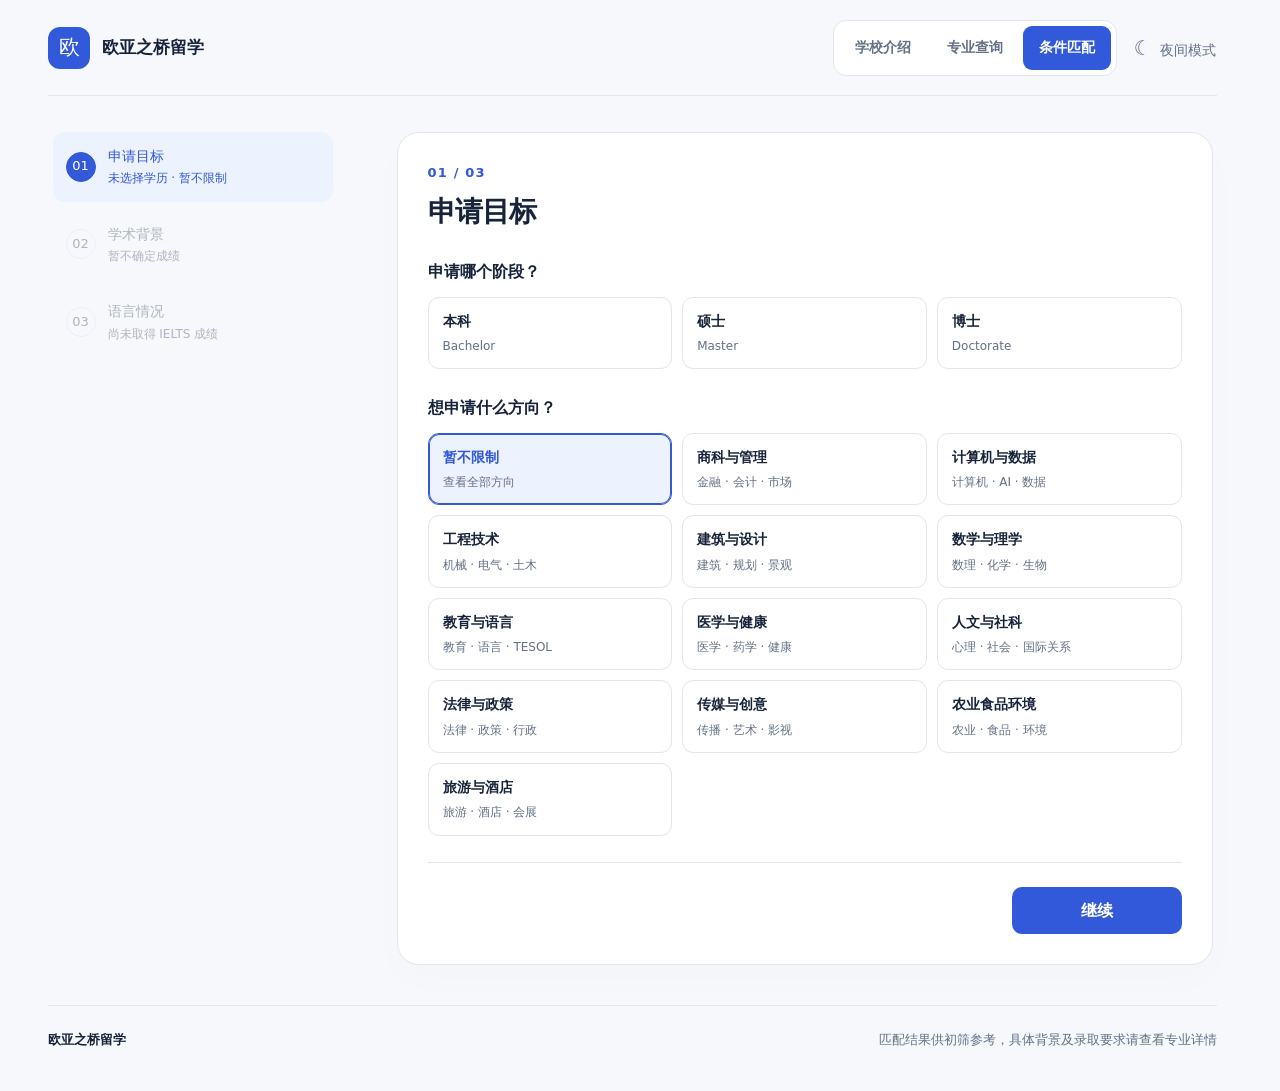
==== match.html @ bd7e1ab8 "Improve school and programme search" ====
<!doctype html>
<html lang="zh-CN"><head><meta charset="utf-8"><meta name="viewport" content="width=device-width,initial-scale=1,viewport-fit=cover">
<title>条件匹配｜马来西亚留学专业查询</title><meta name="theme-color" content="#f7f8fc"><script src="./theme.js?v=04ca59ab5c28aebd"></script><link rel="stylesheet" href="./style.css?v=04ca59ab5c28aebd"><link rel="icon" type="image/svg+xml" href="data:image/svg+xml,%3Csvg%20xmlns%3D%22http%3A%2F%2Fwww.w3.org%2F2000%2Fsvg%22%20viewBox%3D%220%200%2032%2032%22%3E%3Crect%20width%3D%2232%22%20height%3D%2232%22%20rx%3D%227%22%20fill%3D%22%230b0e11%22%2F%3E%3Cpath%20d%3D%22M7%208h8l1%202%201-2h8v16h-8l-1%202-1-2H7z%22%20fill%3D%22%2378d7d0%22%2F%3E%3Cpath%20d%3D%22M16%2010v14%22%20stroke%3D%22%230b0e11%22%20stroke-width%3D%222%22%2F%3E%3C%2Fsvg%3E"></head>
<body class="match-page"><main>
<header class="site-header"><a class="brand" href="./index.html" aria-label="欧亚之桥留学首页"><span class="brand-mark" aria-hidden="true">欧</span><span>欧亚之桥留学</span></a><div class="header-tools"><nav class="page-nav" aria-label="主要导航"><a class="page-link" href="./schools.html">学校介绍</a><a class="page-link" href="./index.html">专业查询</a><a class="page-link" href="./match.html" aria-current="page">条件匹配</a></nav><button id="themeToggle" class="theme-toggle" type="button" aria-pressed="false"><span aria-hidden="true">☾</span> 夜间模式</button></div></header><div id="matchFlow"><div id="matchLayout" class="match-layout"><aside class="match-guide"><ol class="match-progress" aria-label="匹配步骤"><li><button type="button" data-go-step="0" aria-current="step"><span class="progress-number">01</span><span class="progress-label">申请目标<small id="targetAnswer">学历与专业方向</small></span></button></li><li><button type="button" data-go-step="1" disabled><span class="progress-number">02</span><span class="progress-label">学术背景<small id="academicAnswer">成绩类型与成绩</small></span></button></li><li><button type="button" data-go-step="2" disabled><span class="progress-number">03</span><span class="progress-label">语言情况<small id="languageAnswer">目前的 IELTS 成绩</small></span></button></li></ol></aside><form id="matchForm" class="match-form"><div class="match-step-header"><p id="stepCounter" class="eyebrow">01 / 03</p><h1 id="stepTitle" tabindex="-1">申请目标</h1></div><section class="match-step" data-step="0" aria-label="申请目标">
  <fieldset><legend><span>01</span>申请哪个阶段？</legend><div class="choice-grid three">
    <label><input type="radio" name="degree" value="Bachelor" required><span>本科<small>Bachelor</small></span></label>
    <label><input type="radio" name="degree" value="Master"><span>硕士<small>Master</small></span></label>
    <label><input type="radio" name="degree" value="Doctorate"><span>博士<small>Doctorate</small></span></label>
  </div></fieldset>
  <fieldset><legend><span>02</span>想申请什么方向？</legend><div class="choice-grid direction-grid">
    <label><input type="radio" name="field" value="" checked><span>暂不限制<small>查看全部方向</small></span></label>
    <label><input type="radio" name="field" value="business"><span>商科与管理<small>金融 · 会计 · 市场</small></span></label>
    <label><input type="radio" name="field" value="computing"><span>计算机与数据<small>计算机 · AI · 数据</small></span></label>
    <label><input type="radio" name="field" value="engineering"><span>工程技术<small>机械 · 电气 · 土木</small></span></label>
    <label><input type="radio" name="field" value="architecture"><span>建筑与设计<small>建筑 · 规划 · 景观</small></span></label>
    <label><input type="radio" name="field" value="science"><span>数学与理学<small>数理 · 化学 · 生物</small></span></label>
    <label><input type="radio" name="field" value="education"><span>教育与语言<small>教育 · 语言 · TESOL</small></span></label>
    <label><input type="radio" name="field" value="health"><span>医学与健康<small>医学 · 药学 · 健康</small></span></label>
    <label><input type="radio" name="field" value="humanities"><span>人文与社科<small>心理 · 社会 · 国际关系</small></span></label>
    <label><input type="radio" name="field" value="law"><span>法律与政策<small>法律 · 政策 · 行政</small></span></label>
    <label><input type="radio" name="field" value="media"><span>传媒与创意<small>传播 · 艺术 · 影视</small></span></label>
    <label><input type="radio" name="field" value="agriculture"><span>农业食品环境<small>农业 · 食品 · 环境</small></span></label>
    <label><input type="radio" name="field" value="hospitality"><span>旅游与酒店<small>旅游 · 酒店 · 会展</small></span></label>
  </div></fieldset>
</section><section class="match-step" data-step="1" aria-label="学术背景" hidden>
  <fieldset><legend><span>03</span>你的成绩是哪种形式？</legend><div class="choice-grid three">
    <label><input type="radio" name="scoreType" value="cgpa"><span>CGPA<small>4.0 制</small></span></label>
    <label><input type="radio" name="scoreType" value="average"><span>百分制均分<small>国内学校常用</small></span></label>
    <label><input type="radio" name="scoreType" value="unknown" checked><span>暂不确定<small>先不按成绩筛除</small></span></label>
  </div></fieldset>
  <fieldset id="scoreQuestion" hidden><legend><span>04</span>目前的成绩是多少？</legend>
    <div id="cgpaChoices" class="choice-grid score-grid" hidden>
      <label><input type="radio" name="academicScore" value="2.5"><span>2.50</span></label>
      <label><input type="radio" name="academicScore" value="2.75"><span>2.75</span></label>
      <label><input type="radio" name="academicScore" value="3.0"><span>3.00</span></label>
      <label><input type="radio" name="academicScore" value="3.3"><span>3.30</span></label>
      <label><input type="radio" name="academicScore" value="3.5"><span>3.50+</span></label>
    </div>
    <div id="averageChoices" class="choice-grid score-grid" hidden>
      <label><input type="radio" name="academicScore" value="60"><span>60–64</span></label>
      <label><input type="radio" name="academicScore" value="65"><span>65–69</span></label>
      <label><input type="radio" name="academicScore" value="70"><span>70–74</span></label>
      <label><input type="radio" name="academicScore" value="75"><span>75–79</span></label>
      <label><input type="radio" name="academicScore" value="80"><span>80–84</span></label>
      <label><input type="radio" name="academicScore" value="85"><span>85–89</span></label>
      <label><input type="radio" name="academicScore" value="90"><span>90+</span></label>
    </div>
    <p class="match-help">百分制换算仅用于初筛，不代表申请院校的官方成绩换算。</p>
  </fieldset>
</section><section class="match-step" data-step="2" aria-label="语言情况" hidden>
  <fieldset><legend><span>05</span>目前的 IELTS 是？</legend><div class="choice-grid five">
    <label><input type="radio" name="ielts" value="" checked><span>尚未考试</span></label>
    <label><input type="radio" name="ielts" value="5"><span>5.0</span></label>
    <label><input type="radio" name="ielts" value="5.5"><span>5.5</span></label>
    <label><input type="radio" name="ielts" value="6"><span>6.0</span></label>
    <label><input type="radio" name="ielts" value="6.5"><span>6.5+</span></label>
  </div></fieldset>
</section><p id="matchError" class="match-error" role="alert" hidden></p><div class="match-step-actions"><button id="matchBack" class="secondary" type="button" hidden>上一步</button><button id="matchNext" class="match-next" type="button">继续</button><button class="match-submit" type="submit" hidden>查看匹配结果</button></div>
</form></div>
<section id="matchResults" class="match-results" hidden aria-live="polite"><div class="match-summary"><div><p class="eyebrow">初筛结果</p><h2 id="matchTitle" tabindex="-1"></h2><p id="matchNote"></p><p id="matchScoreNote" class="conversion-note" hidden></p></div><button id="editAnswers" class="secondary" type="button">修改条件</button></div><div id="answerSummary" class="answer-summary" aria-label="当前匹配条件"></div><div id="matchList"></div><button id="matchMore" class="secondary load-more" type="button" hidden>显示更多</button></section>
</div><footer class="site-footer"><span class="site-brand">欧亚之桥留学</span><span>匹配结果供初筛参考，具体背景及录取要求请查看专业详情</span></footer></main>
<dialog id="detail" class="detail-panel" aria-labelledby="detailTitle"><div class="detail-bar"><span>专业详情</span><div class="detail-navigation"><button id="previousDetail" class="secondary" type="button" aria-label="查看上一个专业">上一个</button><button id="nextDetail" class="secondary" type="button" aria-label="查看下一个专业">下一个</button><button class="close" aria-label="关闭详情">×</button></div></div><div id="detailBody"></div></dialog>
<dialog id="copyFallback"><button class="close" aria-label="关闭">×</button><h2>复制文本</h2><p>自动复制未完成，请长按选中下方文字复制。</p><textarea id="copyText" readonly rows="12" aria-label="可复制的专业资料"></textarea></dialog>
<div id="toast" role="status" aria-live="polite" hidden></div>
<script src="./uum-guide.js?v=04ca59ab5c28aebd"></script><script src="./ui.js?v=04ca59ab5c28aebd"></script><script src="./search.js?v=04ca59ab5c28aebd"></script><script src="./hosted-data.js?v=04ca59ab5c28aebd"></script><script src="./detail.js?v=04ca59ab5c28aebd"></script><script src="./compare-export.js?v=04ca59ab5c28aebd"></script><script src="./compare.js?v=04ca59ab5c28aebd"></script><script src="./match.js?v=04ca59ab5c28aebd"></script></body></html>
---- style.css ----
:root{font-family:"PingFang SC","Microsoft YaHei",system-ui,sans-serif;color:var(--ink);background:var(--bg);color-scheme:light;--bg:#f7f8fc;--panel:#fff;--surface:#f2f4f9;--panel2:#e9edf6;--ink:#17233a;--muted:#647087;--line:#e0e5ef;--accent:#3159d9;--action:#3159d9;--tint:#edf2ff;--nav:#edf0f6;--ease:cubic-bezier(.22,1,.36,1);--detail-width:min(560px,44vw)}
:root[data-theme=dark]{color-scheme:dark;--bg:#101725;--panel:#172235;--surface:#1d2a40;--panel2:#273650;--ink:#eef3fc;--muted:#a6b4cb;--line:#31415c;--accent:#a7beff;--action:#3d65df;--tint:#22375b;--nav:#1c2a40}
*{box-sizing:border-box}html{scroll-behavior:smooth;scrollbar-gutter:stable}body{margin:0;min-width:320px;line-height:1.6;background:var(--bg)}main{width:min(1480px,100%);margin:auto;padding:0 48px 40px}h1,h2,h3,h4,p{overflow-wrap:anywhere}h1,h2,h3,h4{line-height:1.4}h1{margin:0;font-size:clamp(28px,3.1vw,42px);letter-spacing:-.04em;font-weight:720}a{color:var(--accent);text-underline-offset:4px}button,input,select,textarea{font:inherit}button,a,input,select{-webkit-tap-highlight-color:transparent}button{min-height:44px;padding:10px 18px;border:1px solid transparent;border-radius:10px;color:#fff;background:var(--action);font-weight:600;cursor:pointer;touch-action:manipulation;transition:background 140ms,border-color 140ms,transform 140ms var(--ease),box-shadow 140ms}button:hover{background:#254bc6}button:active{transform:scale(.98)}button:disabled{opacity:.5;cursor:default;transform:none}.secondary{background:var(--panel);color:var(--ink);border-color:var(--line)}.secondary:hover{background:var(--tint);color:var(--accent);border-color:var(--accent)}button:focus-visible,summary:focus-visible,a:focus-visible{outline:3px solid var(--accent);outline-offset:3px}input,select,textarea{min-width:0;min-height:44px;padding:10px 12px;border:1px solid var(--line);border-radius:10px;background:var(--panel);color:var(--ink)}input:focus,select:focus,textarea:focus{outline:2px solid var(--accent);outline-offset:1px}[hidden]{display:none!important}
.site-header{display:flex;align-items:center;justify-content:space-between;gap:24px;min-height:96px;border-bottom:1px solid var(--line)}.brand{display:flex;align-items:center;gap:12px;color:var(--ink);text-decoration:none;font-size:17px;font-weight:700;flex-shrink:0}.brand-mark{display:grid;place-items:center;width:42px;height:42px;background:var(--action);color:#fff;border-radius:12px;font-size:21px;font-weight:500}.brand small{display:block;color:var(--muted);font-size:10px;letter-spacing:.13em;font-weight:500;margin-top:2px}.header-tools{display:flex;align-items:center;gap:16px}.page-nav{display:flex;gap:4px;padding:5px;border:1px solid var(--line);background:var(--panel);border-radius:13px}.page-link{display:inline-flex;align-items:center;justify-content:center;min-height:44px;padding:9px 16px;color:var(--muted);text-decoration:none;font-size:14px;font-weight:600;border-radius:9px;transition:background 140ms,color 140ms}.page-link:hover{color:var(--accent);background:var(--tint)}.page-link[aria-current=page]{background:var(--action);color:#fff}.theme-toggle{background:transparent;color:var(--muted);padding:8px 0;font-size:14px;font-weight:400;white-space:nowrap}.theme-toggle:hover{background:transparent;color:var(--accent)}.theme-toggle span{font-size:20px;margin-right:4px}
.explore-heading{display:flex;align-items:flex-end;justify-content:space-between;gap:24px;padding:30px 0 24px}.eyebrow{margin:0 0 8px;color:var(--accent);font-size:13px;font-weight:650;letter-spacing:.09em}.sub{margin:0 0 5px;color:var(--muted);font-size:15px}.explore-toolbar{display:flex;align-items:center;gap:12px;flex-wrap:wrap;position:sticky;top:0;z-index:12;padding:14px 0 16px;background:var(--bg);border-bottom:1px solid var(--line)}#search{min-width:0;display:flex;align-items:center;gap:8px;flex:1;margin:0;padding:6px;background:var(--panel);border:1px solid var(--line);border-radius:14px;box-shadow:0 4px 16px #17233a05}#search:focus-within{border-color:var(--accent);box-shadow:0 0 0 3px var(--tint)}#search:before{content:"";width:18px;height:18px;flex-shrink:0;margin-left:12px;background:url("data:image/svg+xml,%3Csvg xmlns='http://www.w3.org/2000/svg' viewBox='0 0 24 24' fill='none' stroke='%23647087' stroke-width='1.8'%3E%3Ccircle cx='10.5' cy='10.5' r='6.5'/%3E%3Cpath d='m16 16 5 5'/%3E%3C/svg%3E") center/contain no-repeat}#search input{flex:1;min-width:0;border:0;background:transparent;font-size:16px;padding:10px;outline:0}#search button{padding:9px 26px}.active-filters{display:flex;align-items:center;flex-wrap:wrap;gap:6px;flex-basis:100%;padding-top:2px}.selected-label{color:var(--muted);font-size:13px;margin-right:4px}.filter-chip{display:flex;align-items:center;gap:10px;min-height:36px;max-width:100%;padding:5px 10px;background:var(--tint);color:var(--accent);font-size:13px;font-weight:500;border-radius:8px}.filter-chip:hover{background:var(--panel2)}.filter-chip span{font-size:17px}.reset-filters{min-height:36px;background:transparent;color:var(--muted);padding:5px 10px;font-size:13px;font-weight:400}.reset-filters:hover{background:var(--surface);color:var(--accent)}
.query-layout{display:grid;grid-template-columns:248px minmax(0,1fr);align-items:start;gap:36px;padding-top:28px}.browse-panel{position:sticky;top:108px;max-height:calc(100dvh - 130px);overflow-y:auto;overflow-x:hidden;scrollbar-width:thin;padding-right:16px;overscroll-behavior:contain}.filter-heading{display:flex;align-items:center;justify-content:space-between}.filter-heading h2{margin:0;font-size:16px}.browse-step{padding:20px 0;border-bottom:1px solid var(--line)}.step-heading{display:flex;align-items:center;justify-content:space-between;gap:8px;margin-bottom:12px}.step-heading h2{margin:0;font-size:14px;font-weight:650}.step-hint{color:var(--muted);font-size:12px}.stage-controls{display:grid;gap:8px}.stage-choices{display:flex;flex-wrap:wrap;gap:6px}.stage-choices button{flex:1 0 29%;min-height:40px;padding:7px 8px;background:var(--panel);color:var(--muted);border:1px solid var(--line);border-radius:8px;font-size:14px;font-weight:500}.stage-choices button[aria-pressed=true]{background:var(--action);color:#fff;border-color:var(--action)}.stage-controls select{font-size:14px;width:100%;min-height:40px}.direction-toolbar{display:flex;justify-content:space-between;gap:8px}.browse-all{min-height:36px;padding:5px 0;background:transparent;color:var(--muted);font-size:13px;font-weight:400}.browse-all:hover{background:transparent;color:var(--accent)}.browse-all[aria-pressed=true]{color:var(--accent)}.browse-directions{display:grid;gap:5px;overflow-anchor:none}.direction-card{display:flex;align-items:center;justify-content:space-between;gap:8px;padding:9px 10px;min-height:44px;background:transparent;color:var(--ink);border:1px solid transparent;border-radius:9px;text-align:left;font-weight:400}.direction-card:hover{background:var(--surface)}.direction-card[aria-pressed=true]{background:var(--tint);color:var(--accent);border-color:var(--line)}.direction-name{display:flex;align-items:center;gap:8px;font-size:14px}.direction-mark{display:grid;place-items:center;order:-1;width:18px;height:18px;border:1px solid var(--line);border-radius:5px;font-size:13px;background:var(--panel);color:var(--muted)}.direction-card[aria-pressed=true] .direction-mark{background:var(--action);border-color:var(--action);color:#fff}.direction-hint{display:none}.direction-count{color:var(--muted);font-size:12px;white-space:nowrap}.school-control{font-size:0}.school-control select{width:100%;font-size:14px}.filter-panel{padding:16px 0}.filter-panel>summary{display:flex;align-items:center;justify-content:space-between;gap:8px;min-height:44px;font-size:14px;cursor:pointer;list-style:none;font-weight:600}.filter-panel>summary::-webkit-details-marker{display:none}.filter-panel>summary:after{content:"＋";font-weight:400;color:var(--muted);font-size:18px}.filter-panel[open]>summary:after{content:"−"}.filters{display:grid;gap:14px;padding-top:10px}.filters label,.filters .filter-label{font-size:14px;color:var(--muted)}.filters input,.filters select{display:block;width:100%;margin-top:6px}.mobile-filter-toggle{display:none}
.results-heading{display:flex;align-items:flex-end;justify-content:space-between;gap:20px;margin-bottom:24px}.directory-title{font-size:22px;margin:0 0 3px;letter-spacing:0}.results-heading .eyebrow{font-size:18px;letter-spacing:0;color:var(--ink);margin:0 0 3px;font-weight:650}#count{margin:0;color:var(--muted);font-size:14px;font-variant-numeric:tabular-nums}.results-hint{color:var(--muted);font-size:13px;padding-bottom:2px}.faculty{display:grid;grid-template-columns:repeat(2,minmax(0,1fr));gap:16px;margin-bottom:28px}.faculty>h2{grid-column:1/-1;display:flex;align-items:center;gap:12px;margin:0;font-size:15px;font-weight:600}.faculty>h2:after{content:"";height:1px;background:var(--line);flex:1}.faculty>h2 small{font-size:12px;color:var(--muted);font-weight:400;order:2}.course-card{display:flex;flex-direction:column;align-items:stretch;gap:0;margin:0;padding:22px;background:var(--panel);border:1px solid var(--line);border-radius:18px;box-shadow:0 3px 10px #17233a03;transition:border-color 180ms,box-shadow 180ms,transform 180ms var(--ease);min-width:0}.course-card:hover{border-color:#aebfeb;box-shadow:0 12px 26px #17233a0a;transform:translateY(-2px)}.course-card.is-selected{border-color:var(--accent);box-shadow:0 0 0 2px var(--tint)}.course-school{display:flex;align-items:center;gap:12px;margin-bottom:20px}.course-school>div{min-width:0}.match-school{display:flex;align-items:center;justify-content:center;flex-shrink:0;width:62px;height:48px;padding:5px;border:1px solid #e7eaf0;border-radius:10px;background:#fff;color:#17233a;text-align:center;font-size:13px;font-weight:600}.school-logo{width:52px;height:38px;max-width:100%;object-fit:contain}.school-name{margin:0;font-size:14px;font-weight:600;color:var(--ink)}.course-degree{display:block;margin-top:2px;font-size:12px;color:var(--muted)}.programme-content{flex:1}.course-card h3{margin:0;font-size:22px;letter-spacing:-.025em;line-height:1.4}.programme-title{display:block;text-align:left;padding:0;min-height:0;border:0;background:transparent;color:var(--ink);font-size:inherit;font-weight:650;line-height:inherit;border-radius:4px;overflow-wrap:anywhere}.programme-title:hover{background:transparent;color:var(--accent)}.match-program-meta{margin:8px 0 0;color:var(--muted);font-size:13px;line-height:1.5;overflow-wrap:anywhere}.course-facts{display:grid;grid-template-columns:repeat(3,minmax(0,1fr));gap:12px;margin:24px 0 20px}.course-facts div{min-width:0}.course-facts.facts-1{grid-template-columns:1fr}.course-facts.facts-2{grid-template-columns:repeat(2,minmax(0,1fr))}.course-facts dt{font-size:12px;color:var(--muted);margin-bottom:4px}.course-facts dd{font-size:14px;font-weight:600;margin:0;overflow-wrap:anywhere}.course-footer{display:flex;align-items:center;justify-content:space-between;gap:14px;padding-top:16px;margin-top:auto;border-top:1px solid var(--line)}.fee-label{display:block;color:var(--muted);font-size:12px}.course-fee{margin:3px 0 0;font-size:15px;font-weight:650;color:var(--ink)}.course-open{white-space:nowrap;flex-shrink:0;min-height:40px;padding:8px 12px;font-size:14px;background:var(--surface);border-color:transparent;color:var(--accent)}.answer{margin:0 0 18px;padding:12px;background:var(--tint);border-radius:10px;white-space:pre-line;font-size:14px}.answer h4{margin:0 0 5px;font-size:14px}.load-more{display:block;margin:28px auto 0;min-width:180px}.empty-state{padding:36px 24px;border:1px dashed var(--line);border-radius:16px;text-align:center;color:var(--muted)}.empty-state h2{font-size:20px;margin:0 0 8px;color:var(--ink)}.empty-state p{margin:0}.site-footer{display:flex;align-items:center;justify-content:space-between;flex-wrap:wrap;gap:16px;padding-top:24px;margin-top:40px;border-top:1px solid var(--line);color:var(--muted);font-size:13px}.footer-credit{display:flex;gap:16px;flex-wrap:wrap}.site-brand{color:var(--ink);font-weight:600}
/* One detail surface: a non-modal desktop panel and a full-screen mobile dialog. */
dialog{padding:24px;width:min(720px,94vw);max-height:90dvh;border:1px solid var(--line);border-radius:18px;background:var(--panel);color:var(--ink);box-shadow:0 20px 80px #0b17343d;overflow-y:auto;overscroll-behavior:contain;scrollbar-gutter:stable}dialog:not([open]){display:none}dialog::backdrop{background:#101b365c}.close{display:inline-grid;place-items:center;min-width:40px;min-height:40px;padding:2px 10px;background:var(--surface);color:var(--ink);font-size:24px;line-height:1;font-weight:400;border-color:var(--line)}.close:hover{background:var(--tint);color:var(--accent)}#copyFallback>.close{float:right}.detail-panel{max-width:none;position:fixed;inset:0 0 0 auto;width:var(--detail-width);height:100dvh;max-height:100dvh;margin:0;padding:0;border:0;border-left:1px solid var(--line);border-radius:0;box-shadow:-16px 0 60px #17233a15;z-index:30}.detail-bar{position:sticky;top:0;z-index:2;display:flex;align-items:center;justify-content:space-between;gap:12px;min-height:76px;padding:16px 24px;background:var(--panel);border-bottom:1px solid var(--line);font-size:14px;font-weight:600}.detail-navigation{display:flex;align-items:center;gap:6px}.detail-navigation>.secondary{min-height:40px;font-size:13px;padding:7px 10px}.detail-navigation button:disabled{opacity:.35}#detailBody{padding:26px 28px 40px}#detailBody h2{margin:0 0 10px;font-size:28px;letter-spacing:-.03em;line-height:1.4}.detail-school{display:flex;align-items:center;gap:12px;margin-bottom:24px}.detail-school p{margin:0;font-size:14px;font-weight:600}.detail-school small{display:block;font-size:12px;color:var(--muted);font-weight:400}.en{margin:0 0 22px;color:var(--muted);font-size:14px;line-height:1.6}.facts{display:grid;grid-template-columns:repeat(2,minmax(0,1fr));gap:12px;margin:24px 0}.facts div{min-width:0;padding:14px;background:var(--surface);border-radius:11px}.facts dt{font-size:12px;color:var(--muted)}.facts dd{margin:5px 0 0;font-size:14px;line-height:1.6;overflow-wrap:anywhere}.academic-preview{display:-webkit-box;-webkit-box-orient:vertical;-webkit-line-clamp:2;overflow:hidden}.requirements{margin-top:28px}.requirements>h3{font-size:18px;margin:0 0 8px}.summary-item{padding:18px 0;border-bottom:1px solid var(--line)}.summary-item:last-child{border-bottom:0}.summary-item h4{font-size:14px;margin:0 0 8px;color:var(--accent)}.summary-item p{margin:4px 0;white-space:pre-line;line-height:1.8;font-size:16px}.summary-item p.source,.source{font-size:13px;color:var(--muted)}.source a{color:var(--accent);overflow-wrap:anywhere}.actions{display:flex;flex-wrap:wrap;gap:10px;margin-top:24px}.actions button{font-size:14px}.modal-open{overflow:hidden}.detail-loading{padding:20px 0;min-height:300px}.detail-loading p{color:var(--muted);font-size:14px}.skeleton-line{height:18px;margin:22px 0;background:var(--panel2);border-radius:6px;animation:loading-pulse 1.1s ease-in-out infinite alternate}.skeleton-line:nth-child(3){width:82%}.skeleton-line:nth-child(4){width:62%}#copyText{width:100%;min-height:220px;margin-top:12px;font-size:16px}#toast{position:fixed;bottom:max(24px,env(safe-area-inset-bottom));left:50%;transform:translateX(-50%);width:max-content;max-width:calc(100vw - 32px);padding:12px 20px;background:var(--ink);color:var(--bg);border-radius:12px;z-index:100;box-shadow:0 8px 30px #0002;font-size:14px}
/* Guided matching shares the same school and programme visual language. */
.match-layout{display:grid;grid-template-columns:280px minmax(0,1fr);gap:64px;max-width:1160px;margin:36px auto 0;align-items:start}.match-guide{position:sticky;top:32px}.match-guide h2{margin:0 0 12px;font-size:26px}.match-guide>p{color:var(--muted);font-size:15px;margin:0 0 30px}.match-progress{display:grid;gap:8px;margin:0;padding:0;list-style:none}.match-progress button{display:flex;align-items:center;gap:12px;text-align:left;width:100%;background:transparent;color:var(--muted);padding:12px;font-size:14px;font-weight:500;border-radius:12px}.match-progress button:hover{background:var(--surface)}.match-progress button[aria-current=step]{background:var(--tint);color:var(--accent)}.progress-number{display:grid;place-items:center;width:30px;height:30px;border:1px solid var(--line);border-radius:50%;font-size:13px}.match-progress button[aria-current=step] .progress-number{background:var(--action);border-color:var(--action);color:#fff}.progress-label{display:grid;gap:2px}.progress-label small{font-size:12px;font-weight:400}.match-form{display:block;margin:0;border:1px solid var(--line);border-radius:22px;padding:30px;background:var(--panel);box-shadow:0 14px 40px #17233a04}.match-step-header{margin-bottom:28px}.match-step-header .eyebrow{font-size:13px}.match-step-header h1{font-size:28px;letter-spacing:-.03em;margin:0 0 8px}.match-step-header p:last-child{margin:0;color:var(--muted);font-size:14px}.match-form fieldset{padding:0;margin:0 0 26px;border:0;min-width:0}.match-form legend{padding:0;font-size:16px;font-weight:650;margin-bottom:12px}.match-form legend span{display:none}.choice-grid{display:grid;grid-template-columns:repeat(3,minmax(0,1fr));gap:10px}.direction-grid{grid-template-columns:repeat(3,minmax(0,1fr))}.five,.score-grid{grid-template-columns:repeat(3,minmax(0,1fr))}.choice-grid label{position:relative;min-width:0}.choice-grid input{position:absolute;opacity:0;inset:0;pointer-events:none}.choice-grid label>span{display:flex;min-height:70px;flex-direction:column;justify-content:center;padding:12px 14px;border:1px solid var(--line);border-radius:11px;background:var(--panel);color:var(--ink);font-size:14px;font-weight:600;cursor:pointer;transition:background 140ms,border-color 140ms,transform 140ms var(--ease)}.choice-grid label>span small{margin-top:5px;font-size:12px;color:var(--muted);font-weight:400}.choice-grid input:checked+span{border-color:var(--accent);background:var(--tint);color:var(--accent);box-shadow:inset 0 0 0 1px var(--accent)}.choice-grid input:focus-visible+span{outline:3px solid var(--accent);outline-offset:3px}.choice-grid label>span:hover{border-color:var(--accent);background:var(--surface)}.choice-grid label>span:active{transform:scale(.985)}.match-help{color:var(--muted);font-size:13px;margin:16px 0 0}.match-step-actions{display:flex;align-items:center;justify-content:space-between;gap:12px;padding-top:24px;border-top:1px solid var(--line)}.match-next,.match-submit{min-width:170px;margin-left:auto}.match-summary{display:flex;justify-content:space-between;align-items:center;gap:24px;margin:0 0 24px;padding:24px;border:1px solid var(--line);border-radius:18px;background:var(--panel)}.match-summary h2{margin:0 0 8px;font-size:28px;letter-spacing:-.03em}.match-summary p{margin:0;color:var(--muted);font-size:14px}.match-summary .eyebrow{margin-bottom:8px;color:var(--accent)}.match-results{margin-top:28px}.match-results #matchList{display:grid;grid-template-columns:repeat(3,minmax(0,1fr));gap:18px}.match-reasons{display:flex;flex-wrap:wrap;gap:6px;margin:0 0 18px}.match-reasons span{padding:5px 8px;border-radius:6px;background:var(--tint);color:var(--accent);font-size:12px;line-height:1.6}.conversion-note{padding:12px 0 0}.answer-summary{display:flex;flex-wrap:wrap;gap:6px;margin-bottom:24px}.answer-summary button{background:var(--tint);color:var(--accent);min-height:36px;padding:6px 12px;font-size:13px;font-weight:500}.match-form[hidden]{display:none}.match-step-meter{display:none}.match-error{color:var(--accent);font-size:14px;margin-top:16px}.match-results .empty-state{grid-column:1/-1}
.filter-select{position:relative;margin-top:6px}.school-control .filter-select{margin:0;font-size:14px}.filter-select>button{display:flex;align-items:center;justify-content:space-between;gap:8px;text-align:left;width:100%;padding:10px 12px;background:var(--panel);color:var(--ink);border:1px solid var(--line);font-size:14px;font-weight:400}.filter-select>button>span{overflow:hidden;text-overflow:ellipsis;white-space:nowrap}.filter-select>button:after{content:"";width:6px;height:6px;flex-shrink:0;border-right:1.5px solid var(--muted);border-bottom:1.5px solid var(--muted);transform:rotate(45deg)}.filter-select>button[aria-expanded=true]{border-color:var(--accent)}.filter-options{position:absolute;top:calc(100% + 6px);left:0;width:100%;max-height:260px;overflow:auto;overscroll-behavior:contain;padding:5px;background:var(--panel);border:1px solid var(--line);border-radius:12px;box-shadow:0 12px 30px #0002;z-index:20}.filter-options.above{top:auto;bottom:calc(100% + 6px)}.filter-options>button{display:block;text-align:left;width:100%;padding:10px;min-height:42px;background:transparent;color:var(--ink);font-size:14px;font-weight:400;white-space:normal}.filter-options>button:hover,.filter-options>button:focus-visible{background:var(--surface);outline:0;color:var(--accent)}.filter-options>button[aria-selected=true]{background:var(--tint);color:var(--accent)}
@keyframes loading-pulse{to{opacity:.4}}@keyframes content-in{from{opacity:0;transform:translateY(6px)}to{opacity:1;transform:none}}.course-card.arriving{animation:content-in 220ms var(--ease) both}#toast:not([hidden]){animation:content-in 160ms var(--ease)}
@media(min-width:1100px){body.detail-open .query-layout{margin-right:calc(var(--detail-width) - 20px);grid-template-columns:210px minmax(0,1fr);gap:24px}body.detail-open .faculty{grid-template-columns:1fr}body.detail-open .results-hint{display:none}body.detail-open .match-results{margin-right:calc(var(--detail-width) - 20px)}body.detail-open .match-results #matchList{grid-template-columns:1fr}}
@media(min-width:1100px) and (max-width:1399px){body.detail-open .browse-panel{display:none}body.detail-open .query-layout{grid-template-columns:minmax(0,1fr)}}
@media(max-width:1199px){main{padding-inline:28px}.query-layout{gap:24px;grid-template-columns:226px minmax(0,1fr)}.course-card{padding:18px}.course-card h3{font-size:20px}.course-facts{gap:8px}.match-layout{gap:32px;grid-template-columns:240px minmax(0,1fr)}.match-results #matchList{grid-template-columns:repeat(2,minmax(0,1fr))}}
@media(max-width:1099px){html{scrollbar-gutter:auto}.site-header{min-height:86px}.header-tools{gap:12px}.brand{font-size:15px}.brand small{font-size:9px}.page-link{padding:8px 12px}.explore-heading{display:block;padding:24px 0 16px}.sub{margin-top:10px}.query-layout{grid-template-columns:1fr;padding-top:24px}.mobile-filter-toggle{display:inline-flex;align-items:center;justify-content:center;font-size:14px;white-space:nowrap}.browse-panel{display:none;position:relative;top:auto;max-height:none;overflow:visible;padding:20px;border:1px solid var(--line);border-radius:16px;background:var(--panel)}.browse-panel.filters-visible{display:block}.browse-directions{grid-template-columns:repeat(2,minmax(0,1fr))}.stage-choices button{flex:1 0 15%}.stage-controls select{max-width:260px}.advanced-filters{grid-template-columns:repeat(2,minmax(0,1fr))}.direction-count{font-size:12px}.detail-panel{width:min(760px,100vw);inset:0;margin:0 0 0 auto}.match-layout{grid-template-columns:1fr;gap:20px;max-width:800px}.match-guide{position:static}.match-guide h2,.match-guide>p{display:none}.match-progress{grid-template-columns:repeat(3,minmax(0,1fr));gap:6px}.match-progress button{padding:10px}.progress-label small{display:none}.match-results #matchList{grid-template-columns:repeat(2,minmax(0,1fr))}}
@media(max-width:720px){main{padding:0 18px calc(28px + env(safe-area-inset-bottom))}.site-header{flex-wrap:wrap;gap:16px;padding:18px 0;min-height:0}.brand-mark{width:36px;height:36px;border-radius:10px;font-size:18px}.brand{gap:9px;font-size:15px}.brand small{font-size:9px}.header-tools{display:contents}.page-nav{order:3;width:100%;padding:4px}.page-nav .page-link{flex:1;padding:9px 10px;font-size:14px}.theme-toggle{margin-left:auto;font-size:13px}.theme-toggle span{font-size:19px}h1{font-size:28px}.explore-heading{padding:22px 0 14px}.explore-heading .eyebrow{font-size:12px;margin-bottom:7px}.sub{font-size:14px;margin-top:8px}.explore-toolbar{gap:8px;padding:10px 0 12px}#search{padding:4px}#search:before{width:16px;height:16px;margin-left:8px}#search input{padding:8px 6px;font-size:14px}#search button{padding:8px 12px;font-size:14px}.mobile-filter-toggle{padding:8px 12px;min-height:46px}.active-filters{gap:5px;flex-wrap:nowrap;overflow-x:auto;padding-bottom:3px;scrollbar-width:none}.active-filters button{flex-shrink:0;white-space:nowrap}.selected-label{display:none}.filter-chip{font-size:12px;min-height:34px}.query-layout{padding-top:22px;gap:20px}.browse-panel{padding:16px}.browse-directions{grid-template-columns:1fr 1fr;gap:4px}.direction-card{padding:8px 5px;gap:4px}.direction-name{font-size:13px;gap:6px}.direction-count{font-size:11px}.stage-choices button{flex:1 0 28%}.results-heading{margin-bottom:18px}.directory-title{font-size:22px;margin:0 0 3px;letter-spacing:0}.results-heading .eyebrow{font-size:17px}.results-hint{display:none}#count{font-size:13px}.faculty{grid-template-columns:1fr;gap:12px;margin-bottom:24px}.faculty>h2{font-size:14px;gap:8px}.course-card{padding:20px;border-radius:16px}.course-school{margin-bottom:18px}.course-card h3{font-size:22px}.course-facts{margin-top:22px}.course-fee{font-size:15px}.match-program-meta{font-size:13px}.site-footer{align-items:flex-start;font-size:12px;margin-top:30px}.footer-credit{gap:8px}.detail-panel{width:100vw;height:100dvh;max-height:100dvh;border:0}.detail-bar{padding:12px 18px;min-height:68px;padding-top:max(12px,env(safe-area-inset-top))}#detailBody{padding:22px 20px calc(32px + env(safe-area-inset-bottom))}#detailBody h2{font-size:26px}.detail-navigation>.secondary{font-size:12px;padding:7px 8px}.facts{gap:8px}.facts div{padding:12px}.summary-item p{font-size:16px}.match-layout{margin-top:20px;gap:16px}.match-guide{overflow:hidden}.match-progress button{flex-direction:column;gap:7px;text-align:center;padding:10px 6px;font-size:13px;min-height:86px}.progress-label{display:block}.progress-number{width:28px;height:28px}.match-form{padding:22px 18px;border-radius:18px}.match-step-header{margin-bottom:24px}.match-step-header h1{font-size:25px}.choice-grid,.choice-grid.three{grid-template-columns:repeat(3,minmax(0,1fr))}.direction-grid{grid-template-columns:repeat(2,minmax(0,1fr))}.choice-grid label>span{padding:12px 10px;font-size:14px}.choice-grid label>span small{font-size:11px}.match-step-actions{padding-top:20px}.match-next,.match-submit{min-width:150px}.match-summary{padding:20px;align-items:flex-start;flex-direction:column;gap:16px}.match-summary h2{font-size:25px}.match-results #matchList{grid-template-columns:1fr;gap:14px}.match-results{margin-top:24px}.answer-summary{margin-bottom:18px}.match-help{font-size:13px}}
@media(hover:none){.course-card:hover{transform:none;box-shadow:none}.choice-grid label>span:hover{background:var(--panel)}.choice-grid input:checked+span:hover{background:var(--tint)}}
@media(prefers-reduced-motion:reduce){html{scroll-behavior:auto}*,*:before,*:after{animation:none!important;transition:none!important}button:active,.course-card:hover,.choice-grid label>span:active{transform:none}}

/* Curriculum stays inside the existing programme detail panel. */
.curriculum details{margin:12px 0;border-top:1px solid var(--line);padding-top:10px}.curriculum summary{cursor:pointer;font-weight:700;overflow-wrap:anywhere}.curriculum table{width:100%;border-collapse:collapse;margin:10px 0}.curriculum th,.curriculum td{padding:8px 6px;border-bottom:1px solid var(--line);text-align:left;vertical-align:top;overflow-wrap:anywhere}.curriculum th:first-child,.curriculum td:first-child{width:29%;font-size:12px}.curriculum th:last-child,.curriculum td:last-child{width:54px;text-align:center;white-space:nowrap}.curriculum td:nth-child(2){font-size:14px}
.curriculum .course-names th,.curriculum .course-names td{width:auto;text-align:left;white-space:normal;font-size:14px}.curriculum .en{display:block}.curriculum td:nth-child(2){overflow-wrap:anywhere}
.curriculum .no-credit th:last-child,.curriculum .no-credit td:last-child{width:auto;text-align:left;white-space:normal}

.search-interpretation{margin:-8px 0 20px}.query-conditions{display:flex;flex-wrap:wrap;align-items:center;gap:6px}.query-conditions>span{font-size:12px;color:var(--muted);margin-right:3px}.query-conditions button{display:inline-flex;align-items:center;gap:8px;max-width:100%;text-align:left}.query-note,.query-conflict{margin:8px 0 0;font-size:13px;color:var(--muted)}.query-conflict{padding:10px 12px;border-left:3px solid var(--accent);background:var(--tint);color:var(--ink);border-radius:0 8px 8px 0}

/* Programme comparison shares the existing cards and curriculum renderer. */
.course-actions{display:flex;align-items:center;flex-wrap:wrap;justify-content:flex-end;gap:6px;flex-shrink:0}.course-footer{flex-wrap:wrap}.course-footer>div:first-child{flex:1;min-width:130px}.compare-toggle{min-height:40px;padding:8px 11px;font-size:13px;white-space:nowrap}.compare-toggle[aria-pressed=true]{color:var(--accent);background:var(--tint);border-color:var(--accent)}
body.compare-active main{padding-bottom:190px}body.compare-active #detailBody{padding-bottom:200px}.compare-open{overflow:hidden}
.compare-tray{position:fixed;z-index:45;bottom:max(16px,env(safe-area-inset-bottom));left:50%;transform:translateX(-50%);width:min(1000px,calc(100% - 32px));padding:14px 18px;background:var(--panel);border:1px solid var(--line);border-radius:16px;box-shadow:0 8px 36px #17233a26}.compare-tray-heading{display:flex;align-items:center;justify-content:space-between;gap:12px}.compare-tray-heading strong{font-size:14px}.compare-tray-actions{display:flex;gap:8px}.compare-tray-actions button{min-height:40px;padding:7px 12px;font-size:13px}.compare-selected{display:flex;gap:8px;overflow-x:auto;margin-top:10px;padding-bottom:2px}.compare-chip{display:flex;align-items:center;gap:10px;max-width:300px;min-width:0;flex-shrink:0;min-height:36px;padding:6px 10px;background:var(--surface);color:var(--ink);font-size:12px;font-weight:400;text-align:left}.compare-chip:hover{background:var(--tint);color:var(--accent)}.compare-chip>span:first-child{overflow:hidden;text-overflow:ellipsis;white-space:nowrap}.compare-chip>span:last-child{font-size:17px}.compare-notice{font-size:13px;color:var(--accent);margin:8px 0 0}
.compare-dialog{padding:0;width:min(1440px,96vw);max-width:none;max-height:94dvh;margin:auto;overflow:hidden;display:flex;flex-direction:column;border-radius:18px}.compare-heading{display:flex;justify-content:space-between;align-items:flex-start;gap:20px;padding:20px 24px;border-bottom:1px solid var(--line);flex-shrink:0}.compare-heading h2{font-size:24px;margin:0}.compare-heading p{font-size:13px;color:var(--muted);margin:6px 0 0}.compare-heading .close{flex-shrink:0}.compare-body{min-height:0;overflow:hidden}.compare-scroll{max-height:calc(94dvh - 186px);overflow:auto;overscroll-behavior:contain;scrollbar-gutter:stable}.compare-grid{border-collapse:separate;border-spacing:0;table-layout:fixed;min-width:100%;width:max-content}.compare-label-col{width:130px}.compare-programme-col{width:260px}.compare-grid>thead>tr>th,.compare-grid>tbody>tr>th,.compare-grid>tbody>tr>td{padding:18px;border-right:1px solid var(--line);border-bottom:1px solid var(--line);text-align:left;vertical-align:top;white-space:pre-line;overflow-wrap:anywhere;background:var(--panel);font-size:14px}.compare-grid>thead>tr>th{position:sticky;top:0;z-index:2;background:var(--surface);font-weight:400}.compare-grid>thead>tr>th:first-child,.compare-grid>tbody>tr>th{position:sticky;left:0;z-index:1;background:var(--surface);font-size:13px;font-weight:650;box-shadow:2px 0 0 var(--line)}.compare-grid>thead>tr>th:first-child{z-index:3}.compare-school{display:block;font-size:13px;color:var(--accent);margin-bottom:6px}.compare-grid>thead strong{display:block;font-size:17px;line-height:1.5}.compare-grid small{display:block;margin-top:6px;color:var(--muted);font-size:12px;line-height:1.5;font-weight:400}.compare-remove{min-height:34px;padding:5px 9px;margin-top:12px;font-size:12px}.compare-missing{color:var(--muted)}.compare-sources{font-size:12px;margin-top:10px}.compare-caveat{font-size:12px;color:var(--accent);margin:0 0 8px}.compare-curriculum>summary{font-size:14px;font-weight:600;cursor:pointer;color:var(--accent)}.compare-curriculum>.curriculum{margin-top:14px}.compare-curriculum .curriculum>h3{font-size:16px}.compare-curriculum .curriculum p{font-size:13px;line-height:1.7}.compare-curriculum .curriculum summary{font-size:13px}.compare-dialog-footer{display:flex;justify-content:space-between;align-items:center;gap:12px;padding:12px 24px;border-top:1px solid var(--line);background:var(--panel);font-size:13px;color:var(--muted);flex-shrink:0}.compare-dialog-footer button{font-size:13px;min-height:40px;padding:7px 12px}.compare-sr-only{position:absolute;width:1px;height:1px;overflow:hidden;clip-path:inset(50%);white-space:nowrap}
@media(max-width:720px){.course-actions{width:100%;justify-content:flex-end}.compare-tray{width:calc(100% - 20px);padding:12px;border-radius:13px;bottom:max(10px,env(safe-area-inset-bottom))}.compare-tray-heading{gap:6px}.compare-tray-heading strong{font-size:13px}.compare-tray-actions{gap:6px}.compare-tray-actions button{padding:7px 9px;font-size:12px}.compare-chip{max-width:250px}.compare-dialog{inset:0;width:100vw;height:100dvh;max-height:100dvh;border-radius:0;border:0}.compare-heading{padding:16px;gap:10px;padding-top:max(16px,env(safe-area-inset-top))}.compare-heading h2{font-size:22px}.compare-heading p{font-size:12px}.compare-body{flex:1}.compare-scroll{height:100%;max-height:none}.compare-label-col{width:88px}.compare-programme-col{width:250px}.compare-grid>thead>tr>th,.compare-grid>tbody>tr>th,.compare-grid>tbody>tr>td{padding:14px 12px;font-size:13px}.compare-grid>thead>tr>th:first-child,.compare-grid>tbody>tr>th{font-size:12px}.compare-grid>thead strong{font-size:16px}.compare-dialog-footer{padding:12px 16px;padding-bottom:max(12px,env(safe-area-inset-bottom))}}
.compare-export-dialog{padding:0;width:min(1380px,96vw);max-width:none;max-height:94dvh;margin:auto;overflow:hidden;border-radius:18px}.compare-export-dialog[open]{display:flex;flex-direction:column}.compare-export-layout{display:grid;grid-template-columns:245px minmax(0,1fr);min-height:0;overflow:auto}.compare-export-options{padding:20px;border-right:1px solid var(--line);font-size:13px}.compare-export-options>p:first-child{margin-top:0;color:var(--muted)}.compare-export-options fieldset{border:0;padding:0;margin:0 0 18px;display:grid;gap:2px}.compare-export-options legend{font-weight:650;margin-bottom:10px}.compare-export-options label{display:flex;align-items:center;gap:10px;min-height:38px;cursor:pointer}.compare-export-options input{width:17px;height:17px;margin:0;accent-color:var(--action)}.compare-export-options button{font-size:13px;min-height:40px;padding:8px 12px}.compare-export-note{font-size:12px;line-height:1.7;color:var(--muted)}.compare-export-result{padding:18px 24px;background:var(--surface);min-width:0}.compare-export-result>p{font-size:13px;margin:0 0 14px;color:var(--muted)}#compareExportPreview{display:grid;gap:22px}#compareExportPreview figure{margin:0;display:grid;gap:12px;justify-items:start}#compareExportPreview img{display:block;width:100%;height:auto;background:#fff;box-shadow:0 3px 16px #17233a15;border-radius:4px}.compare-download{display:inline-block;border-radius:9px;background:var(--action);color:#fff;font-size:13px;font-weight:600;padding:11px 16px;text-decoration:none}.compare-download:hover{filter:brightness(1.08)}
@media(max-width:720px){.compare-dialog-footer{flex-wrap:wrap}.compare-dialog-footer>.compare-tray-actions{margin-left:auto}.compare-export-dialog{inset:0;width:100vw;height:100dvh;max-height:100dvh;border-radius:0;border:0}.compare-export-layout{display:block}.compare-export-options{padding:16px;border-right:0;border-bottom:1px solid var(--line)}.compare-export-options fieldset{grid-template-columns:repeat(2,minmax(0,1fr));gap:2px 12px;margin-bottom:12px}.compare-export-options label{font-size:13px;min-height:40px}.compare-export-result{padding:16px}.compare-export-dialog .compare-dialog-footer{padding-bottom:max(12px,env(safe-area-inset-bottom))}}
 .course-fact-more{margin-top:6px;font-size:12px;font-weight:400}.course-fact-more summary{color:var(--accent);cursor:pointer;font-weight:600}.course-fact-more p{margin:6px 0 0;font-size:12px;font-weight:400;line-height:1.5;white-space:pre-wrap}
.fee-source{display:block;margin-top:3px;color:var(--accent);font-size:12px;text-decoration:none}.fee-source:hover{text-decoration:underline}

/* Keep the established card grid; long requirements expand in place. */
.query-card .course-fact-preview{display:block}.query-card .course-fact-preview.is-truncated{display:-webkit-box;-webkit-box-orient:vertical;-webkit-line-clamp:3;overflow:hidden}.query-card dd:has(.course-fact-more[open])>.course-fact-preview{display:none}
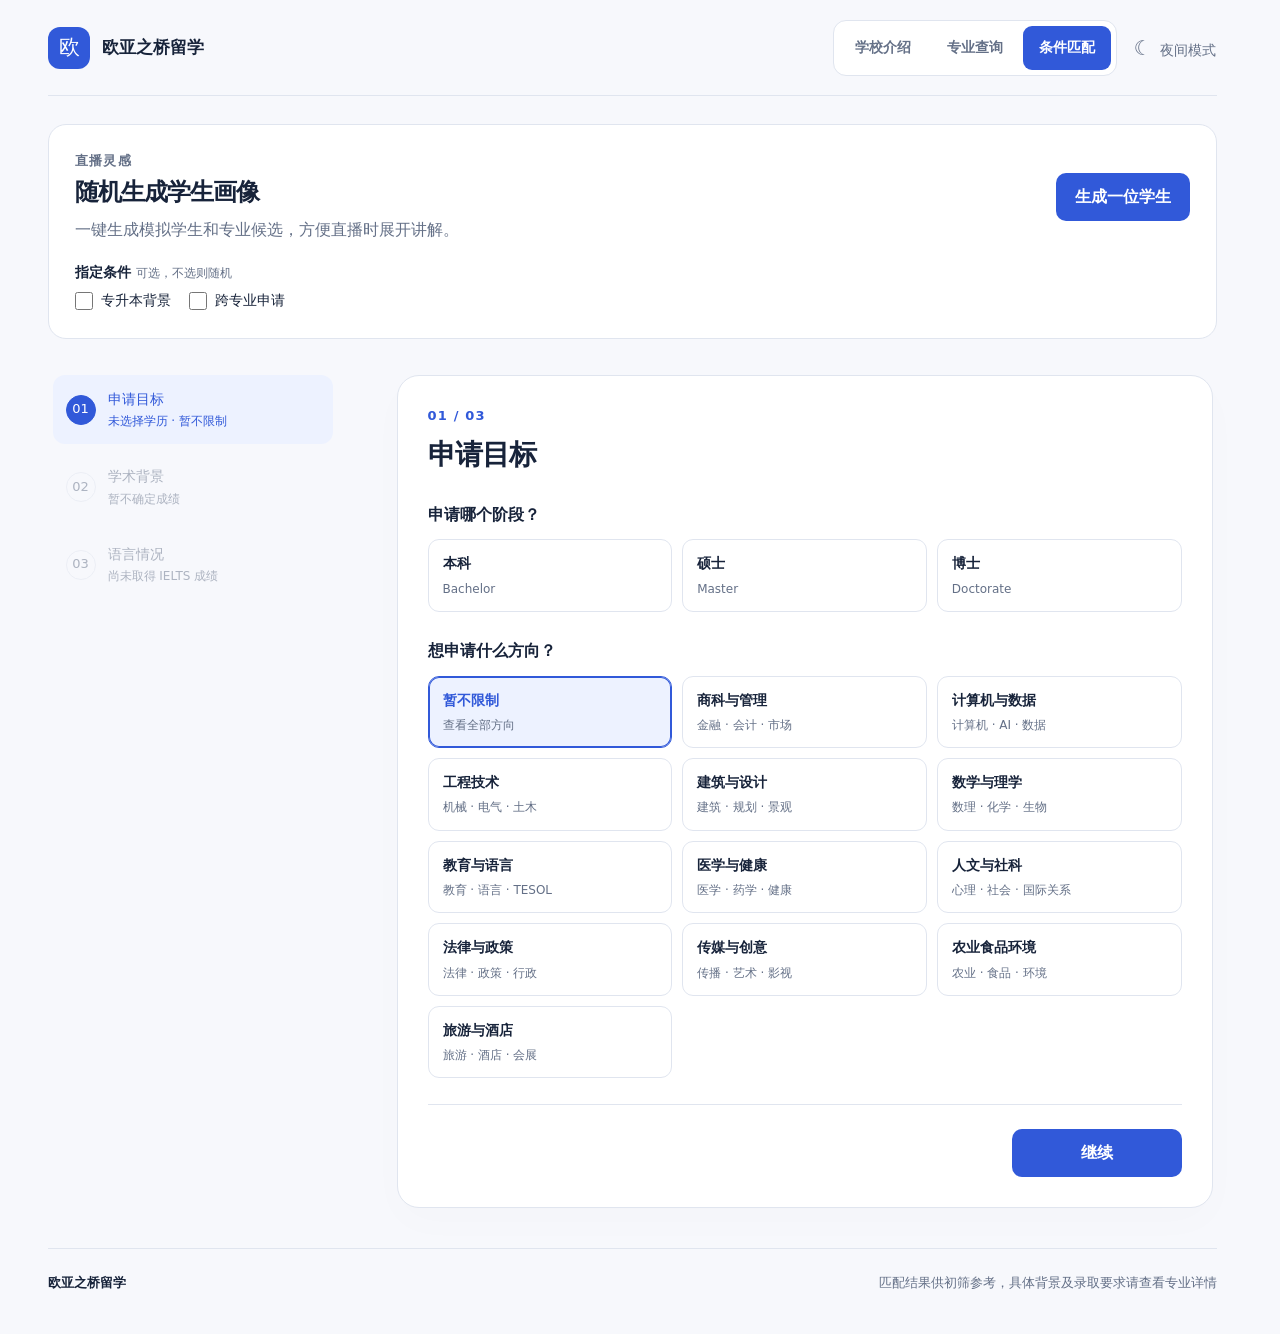
==== commit 7b078f8e: "Add live student profile generator" ====
--- a/match.html
+++ b/match.html
@@ -1,8 +1,8 @@
 <!doctype html>
 <html lang="zh-CN"><head><meta charset="utf-8"><meta name="viewport" content="width=device-width,initial-scale=1,viewport-fit=cover">
-<title>条件匹配｜马来西亚留学专业查询</title><meta name="theme-color" content="#f7f8fc"><script src="./theme.js?v=04ca59ab5c28aebd"></script><link rel="stylesheet" href="./style.css?v=04ca59ab5c28aebd"><link rel="icon" type="image/svg+xml" href="data:image/svg+xml,%3Csvg%20xmlns%3D%22http%3A%2F%2Fwww.w3.org%2F2000%2Fsvg%22%20viewBox%3D%220%200%2032%2032%22%3E%3Crect%20width%3D%2232%22%20height%3D%2232%22%20rx%3D%227%22%20fill%3D%22%230b0e11%22%2F%3E%3Cpath%20d%3D%22M7%208h8l1%202%201-2h8v16h-8l-1%202-1-2H7z%22%20fill%3D%22%2378d7d0%22%2F%3E%3Cpath%20d%3D%22M16%2010v14%22%20stroke%3D%22%230b0e11%22%20stroke-width%3D%222%22%2F%3E%3C%2Fsvg%3E"></head>
+<title>条件匹配｜马来西亚留学专业查询</title><meta name="theme-color" content="#f7f8fc"><script src="./theme.js?v=bf5856139bc9a142"></script><link rel="stylesheet" href="./style.css?v=bf5856139bc9a142"><link rel="icon" type="image/svg+xml" href="data:image/svg+xml,%3Csvg%20xmlns%3D%22http%3A%2F%2Fwww.w3.org%2F2000%2Fsvg%22%20viewBox%3D%220%200%2032%2032%22%3E%3Crect%20width%3D%2232%22%20height%3D%2232%22%20rx%3D%227%22%20fill%3D%22%230b0e11%22%2F%3E%3Cpath%20d%3D%22M7%208h8l1%202%201-2h8v16h-8l-1%202-1-2H7z%22%20fill%3D%22%2378d7d0%22%2F%3E%3Cpath%20d%3D%22M16%2010v14%22%20stroke%3D%22%230b0e11%22%20stroke-width%3D%222%22%2F%3E%3C%2Fsvg%3E"></head>
 <body class="match-page"><main>
-<header class="site-header"><a class="brand" href="./index.html" aria-label="欧亚之桥留学首页"><span class="brand-mark" aria-hidden="true">欧</span><span>欧亚之桥留学</span></a><div class="header-tools"><nav class="page-nav" aria-label="主要导航"><a class="page-link" href="./schools.html">学校介绍</a><a class="page-link" href="./index.html">专业查询</a><a class="page-link" href="./match.html" aria-current="page">条件匹配</a></nav><button id="themeToggle" class="theme-toggle" type="button" aria-pressed="false"><span aria-hidden="true">☾</span> 夜间模式</button></div></header><div id="matchFlow"><div id="matchLayout" class="match-layout"><aside class="match-guide"><ol class="match-progress" aria-label="匹配步骤"><li><button type="button" data-go-step="0" aria-current="step"><span class="progress-number">01</span><span class="progress-label">申请目标<small id="targetAnswer">学历与专业方向</small></span></button></li><li><button type="button" data-go-step="1" disabled><span class="progress-number">02</span><span class="progress-label">学术背景<small id="academicAnswer">成绩类型与成绩</small></span></button></li><li><button type="button" data-go-step="2" disabled><span class="progress-number">03</span><span class="progress-label">语言情况<small id="languageAnswer">目前的 IELTS 成绩</small></span></button></li></ol></aside><form id="matchForm" class="match-form"><div class="match-step-header"><p id="stepCounter" class="eyebrow">01 / 03</p><h1 id="stepTitle" tabindex="-1">申请目标</h1></div><section class="match-step" data-step="0" aria-label="申请目标">
+<header class="site-header"><a class="brand" href="./index.html" aria-label="欧亚之桥留学首页"><span class="brand-mark" aria-hidden="true">欧</span><span>欧亚之桥留学</span></a><div class="header-tools"><nav class="page-nav" aria-label="主要导航"><a class="page-link" href="./schools.html">学校介绍</a><a class="page-link" href="./index.html">专业查询</a><a class="page-link" href="./match.html" aria-current="page">条件匹配</a></nav><button id="themeToggle" class="theme-toggle" type="button" aria-pressed="false"><span aria-hidden="true">☾</span> 夜间模式</button></div></header><section class="live-panel" aria-labelledby="liveTitle"><div class="live-intro"><div><p class="eyebrow">直播灵感</p><h1 id="liveTitle">随机生成学生画像</h1><p>一键生成模拟学生和专业候选，方便直播时展开讲解。</p></div><button type="button" id="liveGenerate">生成一位学生</button></div><fieldset class="live-options"><legend>指定条件 <small>可选，不选则随机</small></legend><label><input type="checkbox" id="liveUpgrade"> 专升本背景</label><label><input type="checkbox" id="liveCross"> 跨专业申请</label></fieldset><div id="liveOutput" hidden aria-live="polite"><div class="live-profile"><p class="eyebrow">模拟学生 · 申请硕士</p><h2 id="liveProfile"></h2><p id="liveNote"></p></div><div class="live-results-heading"><h2>可以讲解的专业</h2><span id="liveCount"></span></div><p class="live-help" id="liveHelp">按申请专业方向筛选，雅思成绩已知时排除明确高于该成绩的项目。均分、学历背景及其他要求需逐项核对，不代表符合录取条件。</p><div id="liveList" class="live-list"></div></div><p id="liveError" role="status" hidden></p></section><div id="matchFlow"><div id="matchLayout" class="match-layout"><aside class="match-guide"><ol class="match-progress" aria-label="匹配步骤"><li><button type="button" data-go-step="0" aria-current="step"><span class="progress-number">01</span><span class="progress-label">申请目标<small id="targetAnswer">学历与专业方向</small></span></button></li><li><button type="button" data-go-step="1" disabled><span class="progress-number">02</span><span class="progress-label">学术背景<small id="academicAnswer">成绩类型与成绩</small></span></button></li><li><button type="button" data-go-step="2" disabled><span class="progress-number">03</span><span class="progress-label">语言情况<small id="languageAnswer">目前的 IELTS 成绩</small></span></button></li></ol></aside><form id="matchForm" class="match-form"><div class="match-step-header"><p id="stepCounter" class="eyebrow">01 / 03</p><h1 id="stepTitle" tabindex="-1">申请目标</h1></div><section class="match-step" data-step="0" aria-label="申请目标">
   <fieldset><legend><span>01</span>申请哪个阶段？</legend><div class="choice-grid three">
     <label><input type="radio" name="degree" value="Bachelor" required><span>本科<small>Bachelor</small></span></label>
     <label><input type="radio" name="degree" value="Master"><span>硕士<small>Master</small></span></label>
@@ -63,4 +63,4 @@
 <dialog id="detail" class="detail-panel" aria-labelledby="detailTitle"><div class="detail-bar"><span>专业详情</span><div class="detail-navigation"><button id="previousDetail" class="secondary" type="button" aria-label="查看上一个专业">上一个</button><button id="nextDetail" class="secondary" type="button" aria-label="查看下一个专业">下一个</button><button class="close" aria-label="关闭详情">×</button></div></div><div id="detailBody"></div></dialog>
 <dialog id="copyFallback"><button class="close" aria-label="关闭">×</button><h2>复制文本</h2><p>自动复制未完成，请长按选中下方文字复制。</p><textarea id="copyText" readonly rows="12" aria-label="可复制的专业资料"></textarea></dialog>
 <div id="toast" role="status" aria-live="polite" hidden></div>
-<script src="./uum-guide.js?v=04ca59ab5c28aebd"></script><script src="./ui.js?v=04ca59ab5c28aebd"></script><script src="./search.js?v=04ca59ab5c28aebd"></script><script src="./hosted-data.js?v=04ca59ab5c28aebd"></script><script src="./detail.js?v=04ca59ab5c28aebd"></script><script src="./compare-export.js?v=04ca59ab5c28aebd"></script><script src="./compare.js?v=04ca59ab5c28aebd"></script><script src="./match.js?v=04ca59ab5c28aebd"></script></body></html>
+<script src="./uum-guide.js?v=bf5856139bc9a142"></script><script src="./ui.js?v=bf5856139bc9a142"></script><script src="./search.js?v=bf5856139bc9a142"></script><script src="./hosted-data.js?v=bf5856139bc9a142"></script><script src="./detail.js?v=bf5856139bc9a142"></script><script src="./compare-export.js?v=bf5856139bc9a142"></script><script src="./compare.js?v=bf5856139bc9a142"></script><script src="./live.js?v=bf5856139bc9a142"></script><script src="./match.js?v=bf5856139bc9a142"></script></body></html>
--- a/style.css
+++ b/style.css
@@ -39,3 +39,9 @@
 
 /* Keep the established card grid; long requirements expand in place. */
 .query-card .course-fact-preview{display:block}.query-card .course-fact-preview.is-truncated{display:-webkit-box;-webkit-box-orient:vertical;-webkit-line-clamp:3;overflow:hidden}.query-card dd:has(.course-fact-more[open])>.course-fact-preview{display:none}
+
+.live-panel{margin:28px 0 12px;padding:26px;border:1px solid var(--line);border-radius:18px;background:var(--panel)}.live-intro{display:flex;align-items:center;justify-content:space-between;gap:24px}.live-intro h1{font-size:24px;margin:4px 0 8px}.live-intro p,.live-help,.live-profile p{margin:0;color:var(--muted);line-height:1.6}.live-intro button{flex:none}.live-profile{margin-top:24px;padding:20px;border-radius:14px;background:var(--tint)}.live-profile h2{font-size:22px;margin:8px 0}.live-results-heading{display:flex;align-items:baseline;justify-content:space-between;gap:12px;margin:26px 0 8px}.live-results-heading h2{font-size:20px;margin:0}.live-results-heading span,.live-help,.live-reason{font-size:14px;color:var(--muted)}.live-list{display:grid;grid-template-columns:repeat(2,minmax(0,1fr));gap:16px;margin-top:18px}.live-item{min-width:0}.live-item .course-card{height:auto}.live-reason{margin:0 4px 8px;line-height:1.5}#liveError{color:var(--muted);margin-top:16px}@media(max-width:720px){.live-panel{padding:20px;margin-top:18px}.live-intro{align-items:flex-start;flex-direction:column;gap:16px}.live-intro button{width:100%}.live-list{grid-template-columns:1fr}.live-profile h2{font-size:20px}}
+
+.live-options{display:flex;align-items:center;flex-wrap:wrap;gap:10px 18px;border:0;padding:0;margin:18px 0 0}.live-options legend{font-weight:600;font-size:14px;padding:0;margin-bottom:6px}.live-options small{font-weight:400;color:var(--muted)}.live-options label{display:inline-flex;align-items:center;gap:8px;font-size:14px}.live-options input{width:18px;height:18px;min-height:0;margin:0;accent-color:var(--action)}
+
+.live-path{margin:8px 4px 0;color:var(--muted);font-size:14px;line-height:1.6}.live-path summary{cursor:pointer;color:var(--accent);font-weight:600}.live-path p{margin:8px 0}.live-path a{overflow-wrap:anywhere}
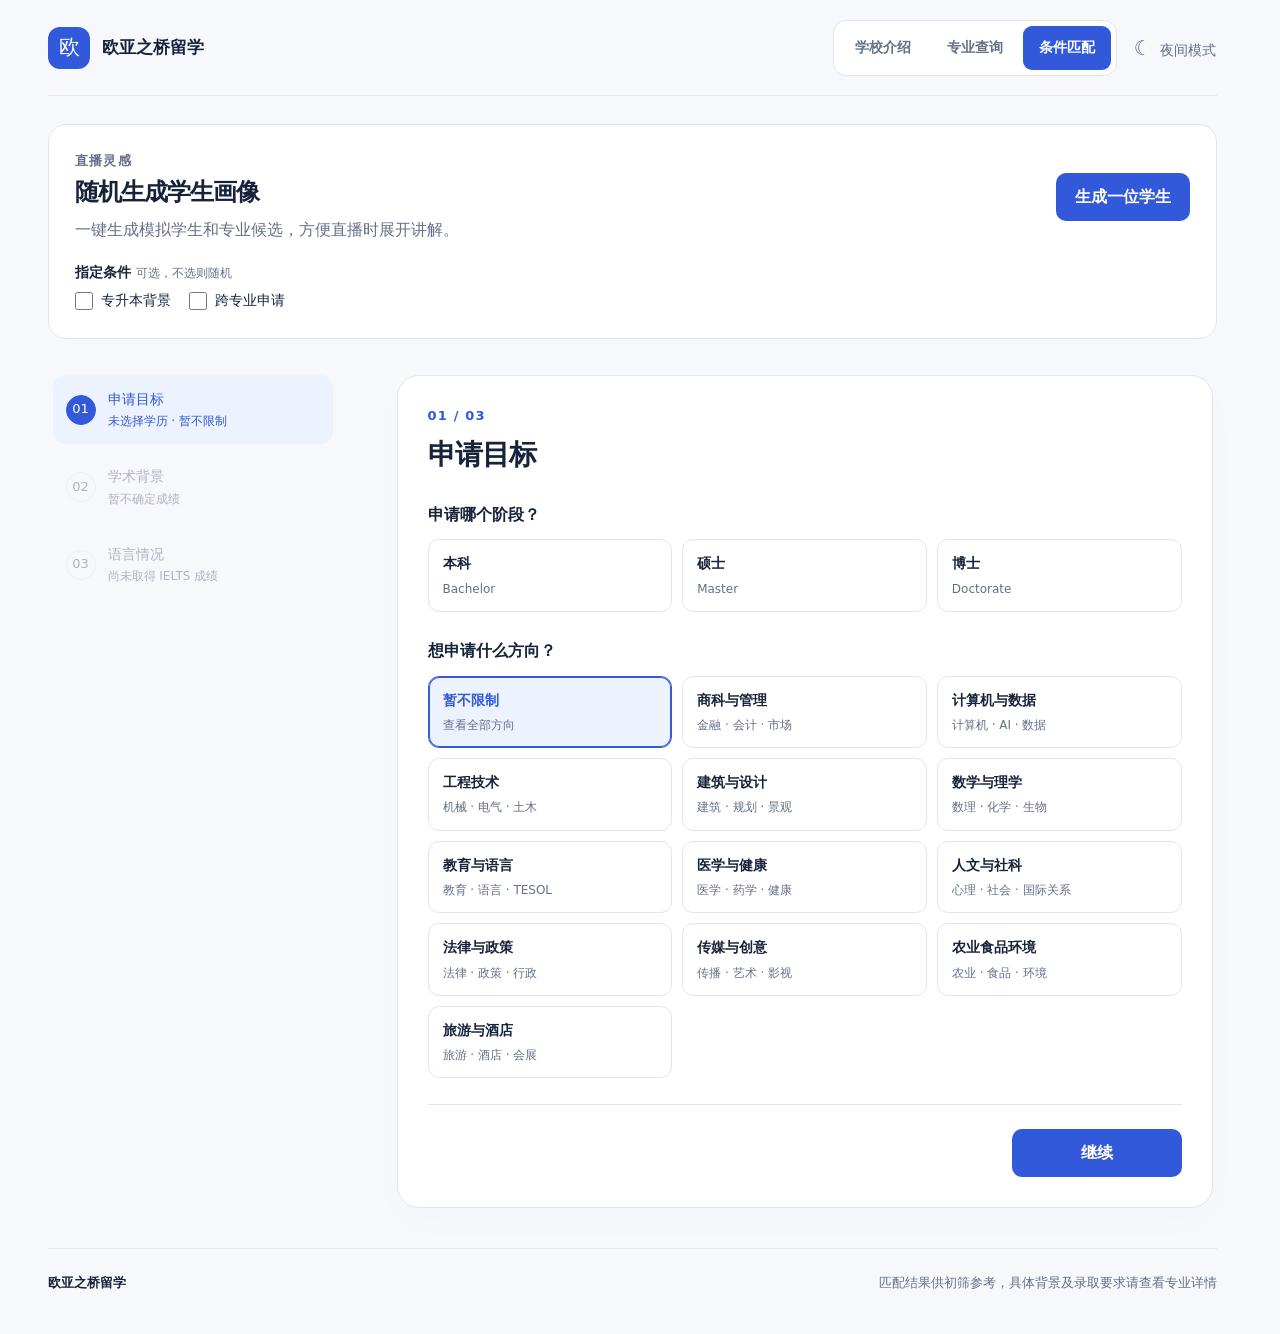
==== commit 6db6d595: "Update programme links and UPM faculty names" ====
--- a/match.html
+++ b/match.html
@@ -1,6 +1,6 @@
 <!doctype html>
 <html lang="zh-CN"><head><meta charset="utf-8"><meta name="viewport" content="width=device-width,initial-scale=1,viewport-fit=cover">
-<title>条件匹配｜马来西亚留学专业查询</title><meta name="theme-color" content="#f7f8fc"><script src="./theme.js?v=bf5856139bc9a142"></script><link rel="stylesheet" href="./style.css?v=bf5856139bc9a142"><link rel="icon" type="image/svg+xml" href="data:image/svg+xml,%3Csvg%20xmlns%3D%22http%3A%2F%2Fwww.w3.org%2F2000%2Fsvg%22%20viewBox%3D%220%200%2032%2032%22%3E%3Crect%20width%3D%2232%22%20height%3D%2232%22%20rx%3D%227%22%20fill%3D%22%230b0e11%22%2F%3E%3Cpath%20d%3D%22M7%208h8l1%202%201-2h8v16h-8l-1%202-1-2H7z%22%20fill%3D%22%2378d7d0%22%2F%3E%3Cpath%20d%3D%22M16%2010v14%22%20stroke%3D%22%230b0e11%22%20stroke-width%3D%222%22%2F%3E%3C%2Fsvg%3E"></head>
+<title>条件匹配｜马来西亚留学专业查询</title><meta name="theme-color" content="#f7f8fc"><script src="./theme.js?v=61b12fca13959b09"></script><link rel="stylesheet" href="./style.css?v=61b12fca13959b09"><link rel="icon" type="image/svg+xml" href="data:image/svg+xml,%3Csvg%20xmlns%3D%22http%3A%2F%2Fwww.w3.org%2F2000%2Fsvg%22%20viewBox%3D%220%200%2032%2032%22%3E%3Crect%20width%3D%2232%22%20height%3D%2232%22%20rx%3D%227%22%20fill%3D%22%230b0e11%22%2F%3E%3Cpath%20d%3D%22M7%208h8l1%202%201-2h8v16h-8l-1%202-1-2H7z%22%20fill%3D%22%2378d7d0%22%2F%3E%3Cpath%20d%3D%22M16%2010v14%22%20stroke%3D%22%230b0e11%22%20stroke-width%3D%222%22%2F%3E%3C%2Fsvg%3E"></head>
 <body class="match-page"><main>
 <header class="site-header"><a class="brand" href="./index.html" aria-label="欧亚之桥留学首页"><span class="brand-mark" aria-hidden="true">欧</span><span>欧亚之桥留学</span></a><div class="header-tools"><nav class="page-nav" aria-label="主要导航"><a class="page-link" href="./schools.html">学校介绍</a><a class="page-link" href="./index.html">专业查询</a><a class="page-link" href="./match.html" aria-current="page">条件匹配</a></nav><button id="themeToggle" class="theme-toggle" type="button" aria-pressed="false"><span aria-hidden="true">☾</span> 夜间模式</button></div></header><section class="live-panel" aria-labelledby="liveTitle"><div class="live-intro"><div><p class="eyebrow">直播灵感</p><h1 id="liveTitle">随机生成学生画像</h1><p>一键生成模拟学生和专业候选，方便直播时展开讲解。</p></div><button type="button" id="liveGenerate">生成一位学生</button></div><fieldset class="live-options"><legend>指定条件 <small>可选，不选则随机</small></legend><label><input type="checkbox" id="liveUpgrade"> 专升本背景</label><label><input type="checkbox" id="liveCross"> 跨专业申请</label></fieldset><div id="liveOutput" hidden aria-live="polite"><div class="live-profile"><p class="eyebrow">模拟学生 · 申请硕士</p><h2 id="liveProfile"></h2><p id="liveNote"></p></div><div class="live-results-heading"><h2>可以讲解的专业</h2><span id="liveCount"></span></div><p class="live-help" id="liveHelp">按申请专业方向筛选，雅思成绩已知时排除明确高于该成绩的项目。均分、学历背景及其他要求需逐项核对，不代表符合录取条件。</p><div id="liveList" class="live-list"></div></div><p id="liveError" role="status" hidden></p></section><div id="matchFlow"><div id="matchLayout" class="match-layout"><aside class="match-guide"><ol class="match-progress" aria-label="匹配步骤"><li><button type="button" data-go-step="0" aria-current="step"><span class="progress-number">01</span><span class="progress-label">申请目标<small id="targetAnswer">学历与专业方向</small></span></button></li><li><button type="button" data-go-step="1" disabled><span class="progress-number">02</span><span class="progress-label">学术背景<small id="academicAnswer">成绩类型与成绩</small></span></button></li><li><button type="button" data-go-step="2" disabled><span class="progress-number">03</span><span class="progress-label">语言情况<small id="languageAnswer">目前的 IELTS 成绩</small></span></button></li></ol></aside><form id="matchForm" class="match-form"><div class="match-step-header"><p id="stepCounter" class="eyebrow">01 / 03</p><h1 id="stepTitle" tabindex="-1">申请目标</h1></div><section class="match-step" data-step="0" aria-label="申请目标">
   <fieldset><legend><span>01</span>申请哪个阶段？</legend><div class="choice-grid three">
@@ -63,4 +63,4 @@
 <dialog id="detail" class="detail-panel" aria-labelledby="detailTitle"><div class="detail-bar"><span>专业详情</span><div class="detail-navigation"><button id="previousDetail" class="secondary" type="button" aria-label="查看上一个专业">上一个</button><button id="nextDetail" class="secondary" type="button" aria-label="查看下一个专业">下一个</button><button class="close" aria-label="关闭详情">×</button></div></div><div id="detailBody"></div></dialog>
 <dialog id="copyFallback"><button class="close" aria-label="关闭">×</button><h2>复制文本</h2><p>自动复制未完成，请长按选中下方文字复制。</p><textarea id="copyText" readonly rows="12" aria-label="可复制的专业资料"></textarea></dialog>
 <div id="toast" role="status" aria-live="polite" hidden></div>
-<script src="./uum-guide.js?v=bf5856139bc9a142"></script><script src="./ui.js?v=bf5856139bc9a142"></script><script src="./search.js?v=bf5856139bc9a142"></script><script src="./hosted-data.js?v=bf5856139bc9a142"></script><script src="./detail.js?v=bf5856139bc9a142"></script><script src="./compare-export.js?v=bf5856139bc9a142"></script><script src="./compare.js?v=bf5856139bc9a142"></script><script src="./live.js?v=bf5856139bc9a142"></script><script src="./match.js?v=bf5856139bc9a142"></script></body></html>
+<script src="./uum-guide.js?v=61b12fca13959b09"></script><script src="./ui.js?v=61b12fca13959b09"></script><script src="./search.js?v=61b12fca13959b09"></script><script src="./hosted-data.js?v=61b12fca13959b09"></script><script src="./programme-poster.js?v=61b12fca13959b09"></script><script src="./detail.js?v=61b12fca13959b09"></script><script src="./compare-export.js?v=61b12fca13959b09"></script><script src="./compare.js?v=61b12fca13959b09"></script><script src="./live.js?v=61b12fca13959b09"></script><script src="./match.js?v=61b12fca13959b09"></script></body></html>
--- a/style.css
+++ b/style.css
@@ -45,3 +45,5 @@
 .live-options{display:flex;align-items:center;flex-wrap:wrap;gap:10px 18px;border:0;padding:0;margin:18px 0 0}.live-options legend{font-weight:600;font-size:14px;padding:0;margin-bottom:6px}.live-options small{font-weight:400;color:var(--muted)}.live-options label{display:inline-flex;align-items:center;gap:8px;font-size:14px}.live-options input{width:18px;height:18px;min-height:0;margin:0;accent-color:var(--action)}
 
 .live-path{margin:8px 4px 0;color:var(--muted);font-size:14px;line-height:1.6}.live-path summary{cursor:pointer;color:var(--accent);font-weight:600}.live-path p{margin:8px 0}.live-path a{overflow-wrap:anywhere}
+.programme-poster-dialog{width:min(1050px,96vw);max-width:none;max-height:94dvh;padding:0;border:0;border-radius:16px;overflow:auto;background:var(--surface,#fff)}.programme-poster-dialog::backdrop{background:#0009}.programme-poster-bar{display:flex;justify-content:space-between;align-items:center;position:sticky;top:0;padding:14px 20px;background:var(--surface,#fff);z-index:1}.programme-poster-bar button{font-size:26px;line-height:1}.programme-poster-preview{display:grid;grid-template-columns:repeat(2,minmax(0,1fr));gap:20px;padding:20px}.programme-poster-preview figure{margin:0;display:grid;gap:10px}.programme-poster-preview img{width:100%;height:auto}.programme-poster-preview a{display:block;text-align:center;padding:12px;border-radius:8px;background:#1237a0;color:white;text-decoration:none}.programme-poster-preview .programme-poster-all{grid-column:1/-1}@media(max-width:700px){.programme-poster-dialog{width:100vw;height:100dvh;max-height:100dvh;border-radius:0}.programme-poster-preview{grid-template-columns:1fr;padding:14px}}
+.programme-poster-options{padding:12px 20px 16px;border-bottom:1px solid #dce3ee;line-height:1.6}.programme-poster-options p{margin:0 0 8px}.programme-poster-options details{margin:8px 0}.programme-poster-options summary{cursor:pointer}.poster-choices{display:grid;grid-template-columns:repeat(auto-fit,minmax(210px,1fr));gap:6px 14px;padding:10px 0}.poster-choices strong{grid-column:1/-1}.poster-choices label{overflow-wrap:anywhere}.poster-generate{padding:8px 18px;border-radius:8px;background:#1237a0;color:#fff;border:0;cursor:pointer}.poster-generate:disabled{opacity:.6}
